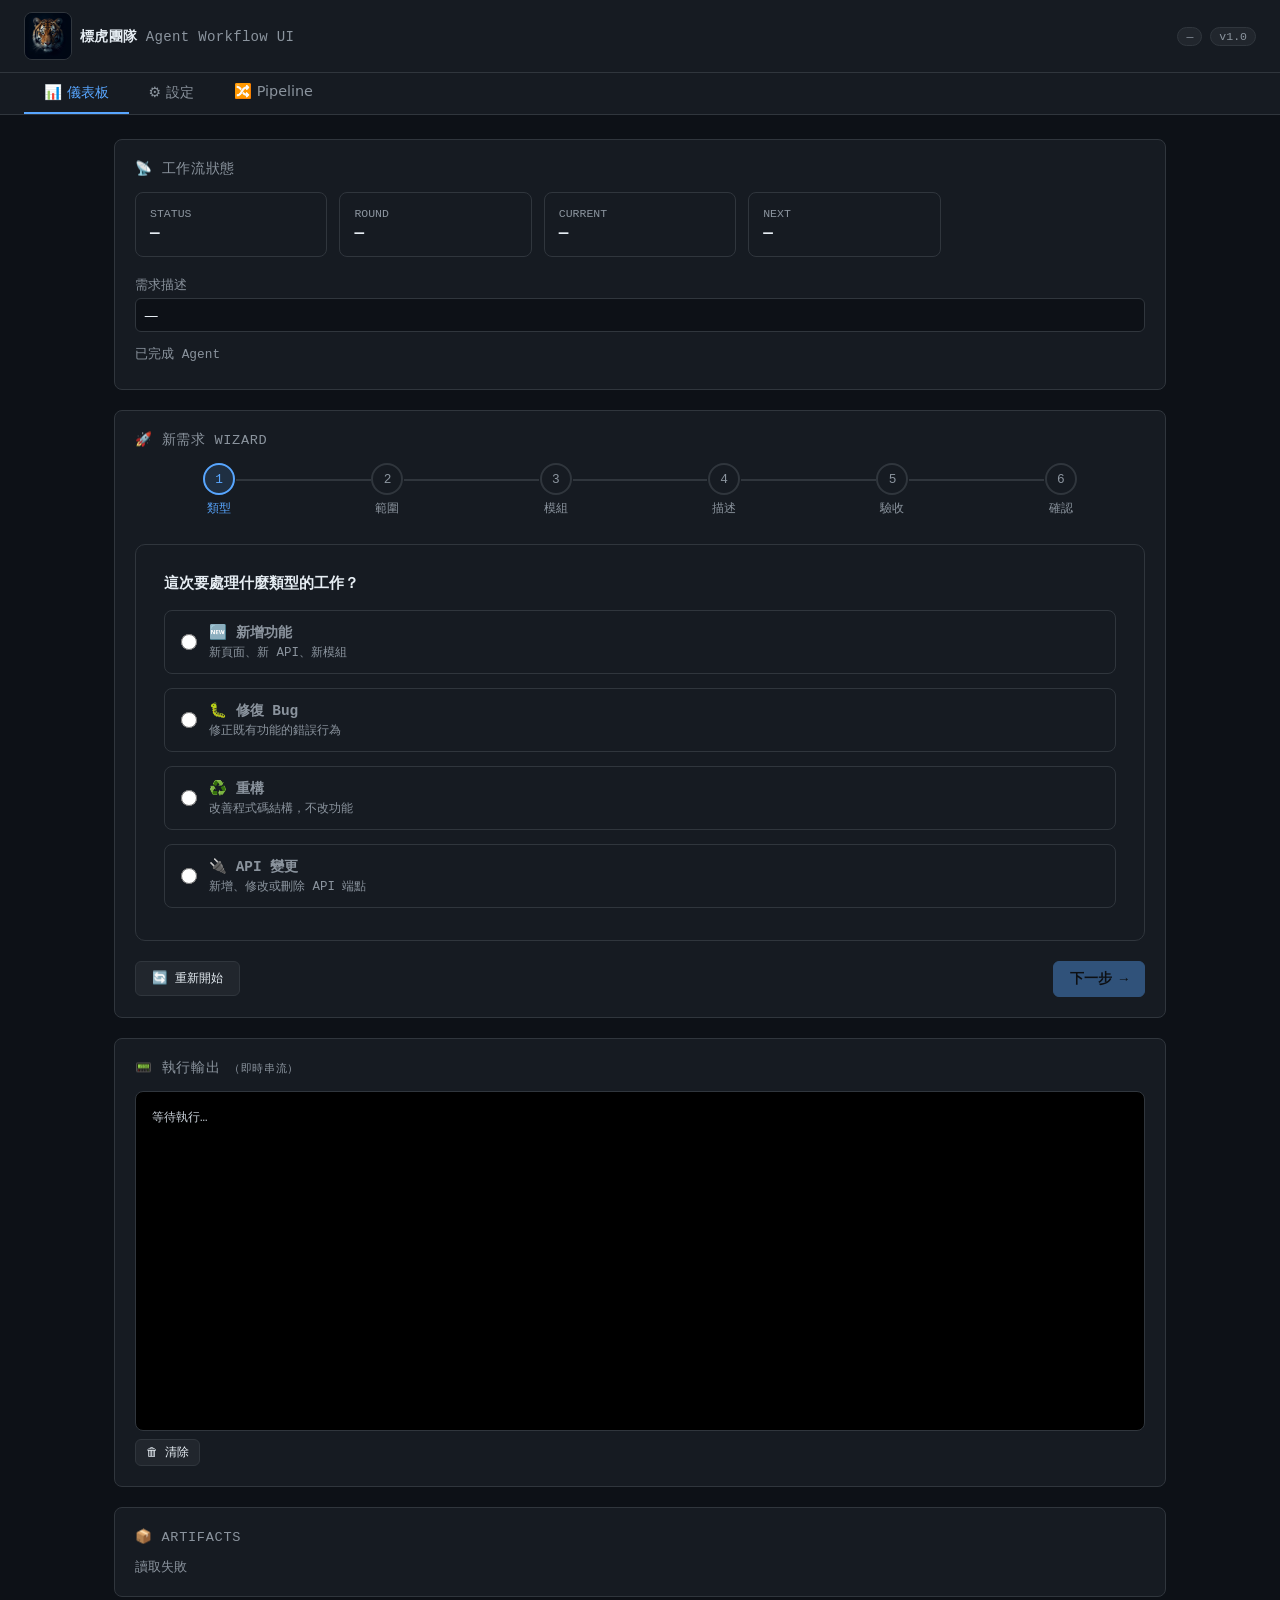
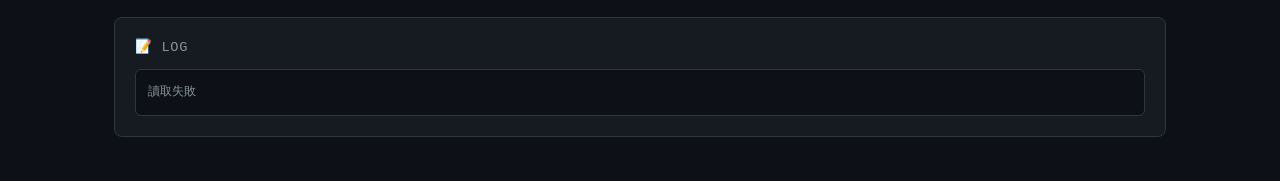
==== templates/workflow_ui.html @ e00508a1 "fix+feat: Bug 7 — resume 從 handoff.json 讀取正確 config；Config Tab 加入使用說明與當前檔案提示 Co-Authored-By: Claude " ====
<!DOCTYPE html>
<html lang="zh-TW">
<head>
<meta charset="UTF-8">
<meta name="viewport" content="width=device-width, initial-scale=1.0">
<title>Agent Workflow UI</title>
<style>
  :root {
    --bg: #0d1117; --surface: #161b22; --surface2: #21262d;
    --border: #30363d; --text: #e6edf3; --text-dim: #8b949e;
    --accent: #58a6ff; --accent2: #3fb950; --warn: #d29922;
    --danger: #f85149; --mono: "Cascadia Code", "Fira Code", monospace;
  }
  * { box-sizing: border-box; margin: 0; padding: 0; }
  body { background: var(--bg); color: var(--text); font-family: system-ui, sans-serif; min-height: 100vh; }

  /* ── Header ── */
  header { background: var(--surface); border-bottom: 1px solid var(--border); padding: 12px 24px; display: flex; align-items: center; justify-content: space-between; flex-shrink: 0; }
  header h1 { font-size: 0.9rem; color: var(--text); font-family: var(--mono); font-weight: 600; }
  .header-badge { font-size: 0.72rem; padding: 2px 8px; border-radius: 12px; background: var(--surface2); color: var(--text-dim); border: 1px solid var(--border); font-family: var(--mono); }

  /* ── Tabs ── */
  .tabs { display: flex; gap: 0; padding: 0 24px; background: var(--surface); border-bottom: 1px solid var(--border); }
  .tab { padding: 10px 20px; cursor: pointer; color: var(--text-dim); border-bottom: 2px solid transparent; font-size: 0.9rem; transition: all .15s; }
  .tab:hover { color: var(--text); }
  .tab.active { color: var(--accent); border-bottom-color: var(--accent); }
  .panel { display: none; padding: 24px; max-width: 1100px; margin: 0 auto; }
  .panel.active { display: block; }

  /* ── Cards ── */
  .card { background: var(--surface); border: 1px solid var(--border); border-radius: 8px; padding: 20px; margin-bottom: 20px; }
  .card-title { font-size: 0.85rem; color: var(--text-dim); text-transform: uppercase; letter-spacing: .05em; margin-bottom: 14px; font-family: var(--mono); }
  .card-title span { color: var(--accent); }

  /* ── Form ── */
  label { display: block; font-size: 0.8rem; color: var(--text-dim); margin-bottom: 4px; font-family: var(--mono); }
  input[type="text"], select, textarea { width: 100%; background: var(--bg); border: 1px solid var(--border); border-radius: 6px; color: var(--text); padding: 8px 12px; font-size: 0.9rem; font-family: inherit; outline: none; transition: border-color .15s; }
  input[type="text"]:focus, select:focus, textarea:focus { border-color: var(--accent); }
  textarea { resize: vertical; font-family: var(--mono); font-size: 0.82rem; line-height: 1.6; }
  .row { display: grid; grid-template-columns: 1fr 1fr; gap: 16px; }
  .row3 { display: grid; grid-template-columns: 2fr 1fr 1fr; gap: 16px; }
  .form-group { margin-bottom: 14px; }

  /* ── Buttons ── */
  .btn { display: inline-flex; align-items: center; gap: 6px; padding: 8px 16px; border-radius: 6px; border: 1px solid var(--border); background: var(--surface2); color: var(--text); font-size: 0.85rem; cursor: pointer; font-family: var(--mono); transition: all .15s; }
  .btn:hover { border-color: var(--accent); color: var(--accent); }
  .btn-primary { background: var(--accent); color: #000; border-color: var(--accent); font-weight: 600; }
  .btn-primary:hover { background: #79c0ff; border-color: #79c0ff; }
  .btn-danger { border-color: var(--danger); color: var(--danger); }
  .btn-danger:hover { background: var(--danger); color: #fff; }
  .btn-sm { padding: 4px 10px; font-size: 0.75rem; }
  .btn:disabled { opacity: 0.4; cursor: not-allowed; }

  /* ── Agent cards ── */
  .agent-card { background: var(--bg); border: 1px solid var(--border); border-radius: 8px; margin-bottom: 12px; overflow: hidden; }
  .agent-header { display: flex; align-items: center; gap: 10px; padding: 12px 16px; cursor: pointer; background: var(--surface2); transition: background .1s; }
  .agent-header:hover { background: #2d333b; }
  .agent-handle { color: var(--text-dim); cursor: grab; font-size: 1.1rem; }
  .agent-name { font-family: var(--mono); font-size: 0.9rem; color: var(--accent); font-weight: 600; flex: 1; }
  .agent-desc { font-size: 0.8rem; color: var(--text-dim); flex: 2; white-space: nowrap; overflow: hidden; text-overflow: ellipsis; }
  .agent-toggle { color: var(--text-dim); font-size: 0.8rem; transition: transform .2s; }
  .agent-toggle.open { transform: rotate(90deg); }
  .agent-body { display: none; padding: 16px; border-top: 1px solid var(--border); }
  .agent-body.open { display: block; }
  .agent-actions { display: flex; gap: 8px; margin-bottom: 12px; }

  /* ── Status cards ── */
  .status-grid { display: grid; grid-template-columns: repeat(auto-fill, minmax(180px, 1fr)); gap: 12px; margin-bottom: 20px; }
  .status-item { background: var(--surface); border: 1px solid var(--border); border-radius: 8px; padding: 14px; }
  .status-label { font-size: 0.72rem; color: var(--text-dim); font-family: var(--mono); text-transform: uppercase; margin-bottom: 4px; }
  .status-value { font-size: 1rem; font-weight: 600; font-family: var(--mono); }
  .status-value.done { color: var(--accent2); }
  .status-value.running { color: var(--warn); }
  .status-value.error { color: var(--danger); }

  /* ── Terminal ── */
  #terminal { background: #000; border: 1px solid var(--border); border-radius: 8px; padding: 16px; font-family: var(--mono); font-size: 0.78rem; line-height: 1.7; color: #c9d1d9; height: 340px; overflow-y: auto; white-space: pre-wrap; word-break: break-all; }
  #terminal .info { color: var(--accent); }
  #terminal .warn { color: var(--warn); }
  #terminal .err { color: var(--danger); }

  /* ── Workflow actions ── */
  .action-row { display: flex; gap: 10px; align-items: flex-end; flex-wrap: wrap; }
  .action-row .form-group { margin-bottom: 0; flex: 1; min-width: 200px; }

  /* ── Tags ── */
  .tag { display: inline-block; padding: 2px 8px; border-radius: 12px; font-size: 0.72rem; font-family: var(--mono); background: var(--surface2); border: 1px solid var(--border); color: var(--text-dim); margin: 2px; }
  .tag.done { background: rgba(63,185,80,.15); border-color: var(--accent2); color: var(--accent2); }

  /* ── Artifact list ── */
  .artifact-list { display: grid; grid-template-columns: repeat(auto-fill, minmax(200px, 1fr)); gap: 10px; margin-top: 12px; }
  .artifact-item { background: var(--bg); border: 1px solid var(--border); border-radius: 6px; padding: 10px 14px; cursor: pointer; transition: all .15s; display: flex; justify-content: space-between; align-items: center; }
  .artifact-item:hover { border-color: var(--accent); }
  .artifact-name { font-family: var(--mono); font-size: 0.82rem; color: var(--text); }
  .artifact-size { font-size: 0.72rem; color: var(--text-dim); }

  /* ── Modal ── */
  #modal-overlay { display: none; position: fixed; inset: 0; background: rgba(0,0,0,.7); z-index: 100; align-items: center; justify-content: center; }
  #modal-overlay.open { display: flex; }
  #modal { background: var(--surface); border: 1px solid var(--border); border-radius: 10px; width: min(900px, 95vw); max-height: 85vh; display: flex; flex-direction: column; }
  #modal-header { padding: 16px 20px; border-bottom: 1px solid var(--border); display: flex; justify-content: space-between; align-items: center; font-family: var(--mono); font-size: 0.9rem; }
  #modal-close { background: none; border: none; color: var(--text-dim); cursor: pointer; font-size: 1.2rem; }
  #modal-body { padding: 20px; overflow-y: auto; flex: 1; }
  #modal-body pre { white-space: pre-wrap; word-break: break-all; font-size: 0.82rem; line-height: 1.7; font-family: var(--mono); color: var(--text); }

  /* ── Toast ── */
  #toast { position: fixed; bottom: 24px; right: 24px; background: var(--surface); border: 1px solid var(--border); border-radius: 8px; padding: 10px 18px; font-size: 0.85rem; font-family: var(--mono); z-index: 200; display: none; transition: opacity .3s; }
  #toast.show { display: block; }
  #toast.ok { border-color: var(--accent2); color: var(--accent2); }
  #toast.err { border-color: var(--danger); color: var(--danger); }

  /* ── Save bar ── */
  .save-bar { position: sticky; bottom: 0; background: var(--surface); border-top: 1px solid var(--border); padding: 12px 24px; display: flex; gap: 12px; align-items: center; margin-top: 20px; border-radius: 8px; }

  /* ── Misc ── */
  hr { border: none; border-top: 1px solid var(--border); margin: 20px 0; }
  .flex { display: flex; gap: 10px; align-items: center; }
  .mt8 { margin-top: 8px; }
  .mt16 { margin-top: 16px; }
  .mb8 { margin-bottom: 8px; }
  .text-dim { color: var(--text-dim); font-size: 0.8rem; }

  /* ── Wizard ── */
  #wizard-steps { display: flex; align-items: center; gap: 0; margin-bottom: 28px; }
  .wiz-step { display: flex; flex-direction: column; align-items: center; gap: 6px; flex: 1; position: relative; }
  .wiz-step:not(:last-child)::after { content: ""; position: absolute; top: 16px; left: 60%; width: 80%; height: 2px; background: var(--border); }
  .wiz-step.done:not(:last-child)::after { background: var(--accent2); }
  .wiz-num { width: 32px; height: 32px; border-radius: 50%; border: 2px solid var(--border); display: flex; align-items: center; justify-content: center; font-size: 0.8rem; font-family: var(--mono); color: var(--text-dim); background: var(--surface); transition: all .2s; }
  .wiz-step.active .wiz-num { border-color: var(--accent); color: var(--accent); background: rgba(88,166,255,.15); }
  .wiz-step.done .wiz-num { border-color: var(--accent2); background: rgba(63,185,80,.2); color: var(--accent2); }
  .wiz-label { font-size: 0.72rem; color: var(--text-dim); font-family: var(--mono); white-space: nowrap; }
  .wiz-step.active .wiz-label { color: var(--accent); }
  .wiz-step.done .wiz-label { color: var(--accent2); }
  #wizard-body { background: var(--surface); border: 1px solid var(--border); border-radius: 10px; padding: 28px; margin-bottom: 20px; min-height: 200px; }
  #wizard-body h3 { font-size: 1.1rem; margin-bottom: 6px; color: var(--text); }
  #wizard-body p { font-size: 0.85rem; color: var(--text-dim); margin-bottom: 20px; }
  .wiz-question { font-size: 0.95rem; font-weight: 600; margin-bottom: 16px; color: var(--text); }
  .wiz-radio-group { display: flex; flex-direction: column; gap: 10px; }
  .wiz-radio { display: flex; align-items: center; gap: 12px; padding: 12px 16px; border: 1px solid var(--border); border-radius: 8px; cursor: pointer; transition: all .15s; font-size: 0.9rem; }
  .wiz-radio:hover { border-color: var(--accent); background: rgba(88,166,255,.08); }
  .wiz-radio input[type="radio"] { accent-color: var(--accent); width: 16px; height: 16px; flex-shrink: 0; }
  .wiz-radio.selected { border-color: var(--accent); background: rgba(88,166,255,.15); color: var(--accent); }
  #wizard-nav { display: flex; justify-content: space-between; margin-top: 20px; }
  #wizard-summary { background: var(--bg); border: 1px solid var(--border); border-radius: 8px; padding: 16px; font-size: 0.85rem; font-family: var(--mono); line-height: 1.8; }
  #wizard-summary .sum-row { display: flex; gap: 8px; }
  #wizard-summary .sum-key { color: var(--text-dim); min-width: 90px; }
  #wizard-summary .sum-val { color: var(--text); }

  /* ── Pipeline Tab ── */
  #panel-pipeline .pipe-track {
    display: flex;
    align-items: center;
    gap: 0;
    overflow-x: auto;
    padding: 8px 4px;
  }

  .pipe-node-wrap { display: flex; flex-direction: column; align-items: center; gap: 6px; flex-shrink: 0; }
  .pipe-node {
    width: 80px; height: 80px;
    border-radius: 50%;
    border: 2px solid var(--border);
    background: var(--bg);
    display: flex; align-items: center; justify-content: center;
    font-family: var(--mono); font-size: .7rem;
    color: var(--text-dim); cursor: pointer;
    transition: all .25s;
    text-align: center; line-height: 1.3;
  }
  .pipe-node:hover { border-color: var(--accent); color: var(--accent); }
  .pipe-node.done { border-color: var(--accent2); background: rgba(63,185,80,.12); color: var(--accent2); opacity: 1; }
  .pipe-node.running { border-color: var(--warn); background: rgba(210,153,34,.12); color: var(--warn); animation: pipe-pulse 1.6s ease-in-out infinite; opacity: 1; }
  .pipe-node.pending { opacity: .4; }
  .pipe-node.selected { box-shadow: 0 0 0 3px var(--accent); }
  .pipe-node-label { font-family: var(--mono); font-size: .7rem; color: var(--text-dim); text-align: center; max-width: 90px; overflow: hidden; text-overflow: ellipsis; white-space: nowrap; }
  .pipe-node-label.done { color: var(--accent2); }
  .pipe-node-label.running { color: var(--warn); }
  .pipe-connector { flex: 0 0 32px; height: 2px; background: var(--border); align-self: flex-start; margin-top: 38px; }
  .pipe-connector.done { background: var(--accent2); }

  @keyframes pipe-pulse {
    0%,100% { box-shadow: 0 0 6px rgba(210,153,34,.3); }
    50%      { box-shadow: 0 0 16px rgba(210,153,34,.65); }
  }

  /* 詳情面板 */
  .pipe-detail-row { display: flex; gap: 12px; padding: 8px 0; border-bottom: 1px solid var(--border); font-size: .82rem; }
  .pipe-detail-row:last-child { border-bottom: none; }
  .pipe-detail-label { font-family: var(--mono); color: var(--text-dim); min-width: 70px; flex-shrink: 0; }
  .pipe-detail-value { font-family: var(--mono); color: var(--text); }

  /* Commit 列表 */
  .pipe-commit { display: flex; gap: 10px; padding: 8px 0; border-bottom: 1px solid var(--border); font-size: .8rem; }
  .pipe-commit:last-child { border-bottom: none; }
  .pipe-commit-hash { font-family: var(--mono); color: var(--accent); min-width: 60px; flex-shrink: 0; }
  .pipe-commit-msg { font-family: var(--mono); color: var(--text-dim); overflow: hidden; text-overflow: ellipsis; white-space: nowrap; }
</style>
</head>
<body>

<header>
  <div style="display:flex;align-items:center;gap:8px;">
    <img src="/static/tiger-logo_002.jpg?2" width="48" height="48" alt="tiger" style="border-radius:8px;object-fit:cover;border:1px solid #30363d;flex-shrink:0;">
    <h1 style="font-size:0.88rem;letter-spacing:.02em;">標虎團隊 <span style="color:#8b949e;font-weight:400;">Agent Workflow UI</span></h1>
  </div>
  <div style="display:flex;align-items:center;gap:8px;">
    <span class="header-badge" id="project-badge">—</span>
    <span class="header-badge" id="version-badge">v1.0</span>
  </div>
</header>

<div class="tabs">
  <div class="tab active" data-tab="dashboard">📊 儀表板</div>
  <div class="tab" data-tab="config">⚙️ 設定</div>
  <div class="tab" data-tab="pipeline">🔀 Pipeline</div>
</div>

<!-- ═══════════════════════════════════════════ -->
<!-- PANEL 1: Dashboard -->
<!-- ═══════════════════════════════════════════ -->
<div class="panel active" id="panel-dashboard">

  <!-- Status -->
  <div class="card">
    <div class="card-title">📡 工作流狀態 <span id="status-agent"></span></div>
    <div class="status-grid" id="status-grid">
      <div class="status-item"><div class="status-label">Status</div><div class="status-value" id="s-status">—</div></div>
      <div class="status-item"><div class="status-label">Round</div><div class="status-value" id="s-round">—</div></div>
      <div class="status-item"><div class="status-label">Current</div><div class="status-value" id="s-current">—</div></div>
      <div class="status-item"><div class="status-label">Next</div><div class="status-value" id="s-next">—</div></div>
    </div>
    <div class="form-group">
      <label>需求描述</label>
      <div id="s-demand" style="font-size:0.9rem;padding:8px;background:var(--bg);border:1px solid var(--border);border-radius:6px;">—</div>
    </div>
    <div>
      <label>已完成 Agent</label>
      <div id="s-completed" style="margin-top:6px;"></div>
    </div>
  </div>

  <!-- Wizard -->
  <div class="card" id="wizard-card">
    <div class="card-title">🚀 新需求 Wizard</div>

    <!-- Step indicators -->
    <div id="wizard-steps"></div>

    <!-- Step body -->
    <div id="wizard-body"></div>

    <!-- Navigation -->
    <div id="wizard-nav"></div>
  </div>

  <!-- Legacy manual input (hidden when wizard active) -->
  <div class="card" id="manual-card" style="display:none;">
    <div class="card-title">📝 手動輸入</div>
    <div class="action-row">
      <div class="form-group">
        <label>Config 檔</label>
        <select id="cfg-select"><option>載入中…</option></select>
      </div>
      <div class="form-group" style="flex:2;">
        <label>需求描述</label>
        <input type="text" id="demand-input" placeholder="例如：新增會員點數功能">
      </div>
    </div>
    <div class="action-row mt16">
      <button class="btn btn-primary" id="btn-start" onclick="startWorkflow()">▶ 啟動工作流</button>
      <button class="btn" id="btn-resume" onclick="resumeWorkflow()">⏸ 繼續（resume）</button>
      <button class="btn" id="btn-stop" onclick="stopWorkflow()" disabled style="color:var(--danger);border-color:var(--danger);">■ 停止</button>
    </div>

    <hr>

    <div class="action-row">
      <div class="form-group">
        <label>單一 Agent</label>
        <select id="agent-select"><option value="">— 選擇 Agent —</option></select>
      </div>
      <div class="form-group" style="flex:2;">
        <label>自訂任務（可留空）</label>
        <input type="text" id="single-task" placeholder="指定任務或留空用預設 prompt">
      </div>
      <div style="padding-top:22px;">
        <button class="btn" id="btn-run" onclick="runSingle()">🔄 執行</button>
      </div>
    </div>
  </div>

  <!-- Terminal -->
  <div class="card">
    <div class="card-title">📟 執行輸出 <span style="font-size:0.7rem;color:var(--text-dim);font-weight:normal;">（即時串流）</span></div>
    <div id="terminal">等待執行…</div>
    <div class="mt8 flex">
      <button class="btn btn-sm" onclick="clearTerminal()">🗑 清除</button>
      <span class="text-dim" id="proc-status"></span>
    </div>
  </div>

  <!-- Artifacts -->
  <div class="card">
    <div class="card-title">📦 Artifacts</div>
    <div class="artifact-list" id="artifact-list"><span class="text-dim">載入中…</span></div>
  </div>

  <!-- Log -->
  <div class="card">
    <div class="card-title">📝 Log</div>
    <pre id="log-content" style="font-size:0.78rem;font-family:var(--mono);line-height:1.7;max-height:300px;overflow-y:auto;background:var(--bg);border:1px solid var(--border);border-radius:6px;padding:12px;color:var(--text-dim);">載入中…</pre>
  </div>
</div>

<!-- ═══════════════════════════════════════════ -->
<!-- PANEL 3: Pipeline -->
<!-- ═══════════════════════════════════════════ -->
<div class="panel" id="panel-pipeline">

  <!-- 節點圖 -->
  <div class="card">
    <div class="card-title">🔀 Agent Pipeline <span id="pipe-status" style="font-size:.75rem;color:var(--warn);font-weight:normal;"></span></div>
    <div class="pipe-track" id="pipe-track">
      <div style="color:var(--text-dim);font-size:.85rem;padding:16px;">載入中…</div>
    </div>
  </div>

  <!-- 詳情 + Commit 歷史 -->
  <div style="display:grid;grid-template-columns:1fr 1fr;gap:16px;">

    <!-- 左：詳情面板 -->
    <div class="card">
      <div class="card-title">📌 Agent 詳情 <span id="pipe-selected-name" style="color:var(--accent);"></span></div>
      <div id="pipe-detail-empty" style="color:var(--text-dim);font-size:.85rem;padding:12px;">點選上方節點查看詳情</div>
      <div id="pipe-detail" style="display:none;">
        <div class="pipe-detail-row">
          <span class="pipe-detail-label">狀態</span>
          <span class="pipe-detail-value" id="pd-status">—</span>
        </div>
        <div class="pipe-detail-row">
          <span class="pipe-detail-label">Round</span>
          <span class="pipe-detail-value" id="pd-round">—</span>
        </div>
        <div class="pipe-detail-row">
          <span class="pipe-detail-label">Focus</span>
          <span class="pipe-detail-value" id="pd-focus">—</span>
        </div>
        <div class="pipe-detail-row">
          <span class="pipe-detail-label">Artifacts</span>
          <div id="pd-artifacts" style="display:flex;flex-wrap:wrap;gap:6px;margin-top:4px;"></div>
        </div>
      </div>
    </div>

    <!-- 右：Commit 歷史 -->
    <div class="card">
      <div class="card-title">📋 Commit 歷史</div>
      <div id="pipe-commits">
        <div style="color:var(--text-dim);font-size:.85rem;padding:12px;">無記錄</div>
      </div>
    </div>

  </div>
</div>

<!-- ═══════════════════════════════════════════ -->
<!-- PANEL 2: Config Editor -->
<!-- ═══════════════════════════════════════════ -->
<div class="panel" id="panel-config">

  <!-- 使用說明 -->
  <div class="card" style="border-left:3px solid var(--accent);">
    <div class="card-title">💡 使用方式</div>
    <div style="font-size:.82rem;line-height:1.7;color:var(--text-dim);font-family:var(--mono);">
      <p>1. <strong style="color:var(--text);">選擇 Config</strong> — 上方「Config 檔」下拉選單，切换不同工作流設定</p>
      <p>2. <strong style="color:var(--text);">修改設定</strong> — 修改基本資料（名稱、路徑、Git）或 Agent 流程</p>
      <p>3. <strong style="color:var(--text);">新增 Agent</strong> — 點「＋ 新增 Agent」，編輯 prompt 模板</p>
      <p>4. <strong style="color:var(--text);">另存新檔</strong> — 輸入檔名（如 <code>config.myproject.yaml</code>）再點「💾 儲存」</p>
      <p>5. <strong style="color:var(--text);">啟動工作流</strong> — 切換到「📊 儀表板」，輸入需求描述，點「▶ 啟動工作流」</p>
    </div>
  </div>

  <div class="card">
    <div class="card-title">基本設定</div>
    <div style="margin-bottom:12px;padding:8px 12px;background:var(--bg);border:1px solid var(--border);border-radius:6px;font-size:.78rem;font-family:var(--mono);color:var(--text-dim);">
      編集中：<span id="cfg-current-file" style="color:var(--accent);">—</span>
      &nbsp;|&nbsp; project_root：<span id="cfg-display-root" style="color:var(--warn);">—</span>
    </div>
    <div class="row3">
      <div class="form-group"><label>Workflow 名稱</label><input type="text" id="cfg-name"></div>
      <div class="form-group"><label>版本</label><input type="text" id="cfg-version"></div>
      <div class="form-group"><label>分支</label><input type="text" id="cfg-branch"></div>
    </div>
    <div class="row">
      <div class="form-group"><label>project_root</label><input type="text" id="cfg-project-root"></div>
      <div class="form-group"><label>git_remote</label><input type="text" id="cfg-git-remote"></div>
    </div>
  </div>

  <div class="card">
    <div class="card-title">🤖 Agents <span id="agent-count" style="font-size:0.75rem;font-weight:normal;"></span></div>
    <div id="agent-list"></div>
    <button class="btn mt8" onclick="addAgent()">＋ 新增 Agent</button>
  </div>

  <div class="card">
    <div class="card-title">交接提示（handoff_footer）</div>
    <textarea id="cfg-footer" rows="5" placeholder="每輪自動附加到 Agent prompt 的提示文字…"></textarea>
  </div>

  <div class="save-bar">
    <div class="form-group" style="margin:0;flex:1;">
      <input type="text" id="save-as" placeholder="另存為新檔（如 config.myproject.yaml），留空則覆寫當前">
    </div>
    <button class="btn btn-primary" onclick="saveConfig()">💾 儲存</button>
    <button class="btn" onclick="reloadConfig()">↺ 重新載入</button>
  </div>
</div>

<!-- ═══════════════════════════════════════════ -->
<!-- Modal -->
<!-- ═══════════════════════════════════════════ -->
<div id="modal-overlay" onclick="if(event.target===this)closeModal()">
  <div id="modal">
    <div id="modal-header">
      <span id="modal-title">Artifact</span>
      <button id="modal-close" onclick="closeModal()">✕</button>
    </div>
    <div id="modal-body"><pre></pre></div>
  </div>
</div>

<!-- Toast -->
<div id="toast"></div>

<script>
// ──────────────────────────────────────────────
// State
// ──────────────────────────────────────────────
let currentConfig = "config.yaml";
let agents = [];
let es = null;  // EventSource for SSE

function switchTab(name) {
  document.querySelectorAll(".tab").forEach(t => t.classList.toggle("active", t.dataset.tab === name));
  document.querySelectorAll(".panel").forEach(p => p.classList.toggle("active", p.id === `panel-${name}`));
  if (name === "config") reloadConfig();
  if (name === "pipeline") { startPipeRefresh(); loadPipeline(); }
  else { stopPipeRefresh(); }
}

// ──────────────────────────────────────────────
// Toast
// ──────────────────────────────────────────────
let toastTimer;
function toast(msg, type="ok") {
  const t = document.getElementById("toast");
  t.textContent = msg;
  t.className = `show ${type}`;
  clearTimeout(toastTimer);
  toastTimer = setTimeout(() => t.className = "", 3000);
}

// ──────────────────────────────────────────────
// Dashboard: Configs
// ──────────────────────────────────────────────
async function loadConfigs() {
  const r = await fetch("/api/configs");
  const list = await r.json();
  const sel = document.getElementById("cfg-select");
  const opt0 = sel.options[0];
  sel.innerHTML = "";
  list.forEach(c => {
    const o = document.createElement("option");
    o.value = c.name;
    o.textContent = `${c.name} — ${c.label} (${c.project_root})`;
    sel.appendChild(o);
  });
  if (list.find(c => c.name === currentConfig)) sel.value = currentConfig;
  sel.addEventListener("change", () => { currentConfig = sel.value; reloadConfig(); });
}

// ──────────────────────────────────────────────
// Dashboard: Status
// ──────────────────────────────────────────────
async function refreshStatus() {
  try {
    const r = await fetch("/api/status");
    const h = await r.json();
    const statusEl = document.getElementById("s-status");
    statusEl.textContent = h.status || "—";
    statusEl.className = "status-value " + (h.status === "completed" ? "done" : h.status === "in_progress" ? "running" : "");
    document.getElementById("s-round").textContent = h.round || "—";
    document.getElementById("s-current").textContent = h.current_agent || "—";
    document.getElementById("s-next").textContent = h.next_agent || "—";
    document.getElementById("s-demand").textContent = h.user_demand || "—";
    document.getElementById("status-agent").textContent = h.current_agent ? `→ ${h.current_agent}` : "";

    const completed = h.completed_agent || [];
    document.getElementById("s-completed").innerHTML = completed.length
      ? completed.map(a => `<span class="tag done">✓ ${a}</span>`).join("")
      : "<span class='text-dim'>尚無</span>";

    // Update badge
    const cfgSel = document.getElementById("cfg-select");
    const cfgName = cfgSel.value || currentConfig;
    document.getElementById("project-badge").textContent = cfgName;

    // Populate agent-select
    await loadAgentsForSelect();
  } catch(e) { console.error(e); }
}

async function loadAgentsForSelect() {
  try {
    const r = await fetch(`/api/config/${currentConfig}`);
    if (!r.ok) return;
    const cfg = await r.json();
    const sel = document.getElementById("agent-select");
    sel.innerHTML = "<option value=''>— 選擇 Agent —</option>";
    (cfg.agents || []).forEach(a => {
      const o = document.createElement("option");
      o.value = a.name;
      o.textContent = `${a.name} — ${a.description || ""}`;
      sel.appendChild(o);
    });
  } catch(e) {}
}

// ──────────────────────────────────────────────
// Dashboard: Artifacts
// ──────────────────────────────────────────────
async function loadArtifacts() {
  try {
    const r = await fetch("/api/artifacts");
    const list = await r.json();
    const el = document.getElementById("artifact-list");
    if (!list.length) { el.innerHTML = "<span class='text-dim'>無 artifacts</span>"; return; }
    el.innerHTML = list.map(a => `
      <div class="artifact-item" onclick="viewArtifact('${a.name}')">
        <span class="artifact-name">${a.name}</span>
        <span class="artifact-size">${fmtSize(a.size)}</span>
      </div>`).join("");
  } catch(e) { document.getElementById("artifact-list").innerHTML = "<span class='text-dim'>讀取失敗</span>"; }
}

async function viewArtifact(name) {
  const r = await fetch(`/api/artifacts/${encodeURIComponent(name)}`);
  const d = await r.json();
  openModal(name, d.content || d.error);
}

function fmtSize(n) {
  if (n < 1024) return n + "B";
  if (n < 1024*1024) return (n/1024).toFixed(1) + "KB";
  return (n/1024/1024).toFixed(1) + "MB";
}

// ──────────────────────────────────────────────
// Dashboard: Log
// ──────────────────────────────────────────────
async function loadLog() {
  try {
    const r = await fetch("/api/log");
    const d = await r.json();
    document.getElementById("log-content").textContent = d.content || "(無 log)";
  } catch(e) { document.getElementById("log-content").textContent = "讀取失敗"; }
}

// ──────────────────────────────────────────────
// Dashboard: Workflow actions
// ──────────────────────────────────────────────
async function startWorkflow() {
  const demand = document.getElementById("demand-input").value.trim();
  if (!demand) { toast("請輸入需求描述", "err"); return; }
  const config = document.getElementById("cfg-select").value;
  document.getElementById("btn-start").disabled = true;
  document.getElementById("btn-resume").disabled = true;
  clearTerminal();
  appendTerm("info", `▶ 啟動工作流：${demand}\n`);
  appendTerm("", "─".repeat(50) + "\n");
  const r = await fetch("/api/workflow/start", {
    method: "POST",
    headers: {"Content-Type": "application/json"},
    body: JSON.stringify({ demand, config })
  });
  const d = await r.json();
  if (d.error) { toast(d.error, "err"); } else { connectStream(); }
}

async function resumeWorkflow() {
  const config = document.getElementById("cfg-select").value;
  document.getElementById("btn-start").disabled = true;
  document.getElementById("btn-resume").disabled = true;
  clearTerminal();
  appendTerm("info", "⏸ 從中斷點繼續…\n");
  appendTerm("", "─".repeat(50) + "\n");
  await fetch("/api/workflow/resume", {
    method: "POST",
    headers: {"Content-Type": "application/json"},
    body: JSON.stringify({ config })
  });
  connectStream();
}

async function runSingle() {
  const agent = document.getElementById("agent-select").value;
  const task = document.getElementById("single-task").value.trim();
  const config = document.getElementById("cfg-select").value;
  if (!agent) { toast("請選擇 Agent", "err"); return; }
  document.getElementById("btn-start").disabled = true;
  document.getElementById("btn-resume").disabled = true;
  clearTerminal();
  appendTerm("info", `🔄 執行：${agent}\n`);
  appendTerm("", "─".repeat(50) + "\n");
  await fetch("/api/workflow/run", {
    method: "POST",
    headers: {"Content-Type": "application/json"},
    body: JSON.stringify({ agent, task, config })
  });
  connectStream();
}

async function stopWorkflow() {
  // Runner.sh 不支援直接 kill，這裡只停 SSE
  disconnectStream();
  document.getElementById("btn-start").disabled = false;
  document.getElementById("btn-resume").disabled = false;
  appendTerm("warn", "\n⚠ 停止監聽（process 可能仍在執行）\n");
}

function connectStream() {
  disconnectStream();
  es = new EventSource("/api/workflow/stream");
  let reconnectAttempts = 0;
  document.getElementById("proc-status").textContent = "● 執行中…";
  es.onmessage = e => {
    const line = e.data;
    // 跳過連線中提示
    if (line === "data: [connecting]") return;
    if (line === "data: [done]") {
      document.getElementById("proc-status").textContent = "○ 已結束";
      document.getElementById("btn-start").disabled = false;
      document.getElementById("btn-resume").disabled = false;
      refreshStatus();
      loadArtifacts();
      loadLog();
      es.close();
      es = null;
      return;
    }
    reconnectAttempts = 0;
    if (line.startsWith("[ERROR]")) { appendTerm("err", line); }
    else if (line.startsWith("[INFO]")) { appendTerm("info", line + "\n"); }
    else if (line.startsWith("[WARN]")) { appendTerm("warn", line + "\n"); }
    else { appendTerm("", line); }
  };
  es.onerror = () => {
    reconnectAttempts++;
    if (reconnectAttempts >= 3) {
      appendTerm("warn", "\n⚠ SSE 連線中斷，已嘗試重連\n");
      document.getElementById("proc-status").textContent = "○ 已結束";
      document.getElementById("btn-start").disabled = false;
      document.getElementById("btn-resume").disabled = false;
      es.close();
      es = null;
      refreshStatus();
    } else {
      appendTerm("warn", `\n⚠ 連線中斷，嘗試重連 (${reconnectAttempts}/3)…\n`);
      setTimeout(connectStream, 1000);
    }
  };
}

function disconnectStream() {
  if (es) { es.close(); es = null; }
  document.getElementById("proc-status").textContent = "";
}

function appendTerm(cls, text) {
  const t = document.getElementById("terminal");
  if (cls) { const s = document.createElement("span"); s.className = cls; s.textContent = text; t.appendChild(s); }
  else { t.appendChild(document.createTextNode(text)); }
  t.scrollTop = t.scrollHeight;
}

function clearTerminal() {
  document.getElementById("terminal").innerHTML = "";
}

// ──────────────────────────────────────────────
// Modal
// ──────────────────────────────────────────────
function openModal(title, content) {
  document.getElementById("modal-title").textContent = title;
  document.getElementById("modal-body").innerHTML = `<pre>${escHtml(content)}</pre>`;
  document.getElementById("modal-overlay").classList.add("open");
}
function closeModal() { document.getElementById("modal-overlay").classList.remove("open"); }
function escHtml(s) { return s.replace(/&/g,"&amp;").replace(/</g,"&lt;").replace(/>/g,"&gt;"); }

// ──────────────────────────────────────────────
// Config Editor
// ──────────────────────────────────────────────
async function reloadConfig() {
  const sel = document.getElementById("cfg-select");
  const name = sel ? sel.value : currentConfig;
  try {
    const r = await fetch(`/api/config/${name}`);
    if (!r.ok) return;
    const cfg = await r.json();
    currentConfig = name;
    document.getElementById("cfg-name").value = cfg.name || "";
    document.getElementById("cfg-version").value = cfg.version || "";
    document.getElementById("cfg-project-root").value = cfg.project_root || "";
    document.getElementById("cfg-git-remote").value = cfg.git_remote || "";
    document.getElementById("cfg-branch").value = cfg.git_branch || "";
    document.getElementById("cfg-footer").value = cfg.handoff_footer || "";
    document.getElementById("version-badge").textContent = `v${cfg.version || "?"}`;
    // 顯示當前 config 檔和專案路徑
    document.getElementById("cfg-current-file").textContent = name;
    document.getElementById("cfg-display-root").textContent = cfg.project_root || "未設定";
    agents = cfg.agents || [];
    renderAgents();
  } catch(e) { toast("載入失敗", "err"); }
}

function renderAgents() {
  document.getElementById("agent-count").textContent = `（${agents.length} 個）`;
  const el = document.getElementById("agent-list");
  if (!agents.length) { el.innerHTML = "<div class='text-dim'>尚無 Agent，點「＋ 新增」</div>"; return; }
  el.innerHTML = agents.map((a, i) => `
    <div class="agent-card" id="ac-${i}">
      <div class="agent-header" onclick="toggleAgent(${i})">
        <span class="agent-handle">☰</span>
        <span class="agent-name">${escHtml(a.name || "")}</span>
        <span class="agent-desc">${escHtml(a.description || "")}</span>
        <span class="agent-toggle" id="at-${i}">▶</span>
      </div>
      <div class="agent-body" id="ab-${i}">
        <div class="agent-actions">
          <button class="btn btn-sm" onclick="moveAgent(${i}, -1)">↑ 上移</button>
          <button class="btn btn-sm" onclick="moveAgent(${i}, 1)">↓ 下移</button>
          <button class="btn btn-sm btn-danger" onclick="deleteAgent(${i})">✕ 刪除</button>
        </div>
        <div class="row">
          <div class="form-group"><label>name</label><input type="text" value="${escHtml(a.name||"")}" onchange="agents[${i}].name=this.value;renderAgents()"></div>
          <div class="form-group"><label>description</label><input type="text" value="${escHtml(a.description||"")}" onchange="agents[${i}].description=this.value;renderAgents()"></div>
        </div>
        <div class="form-group"><label>prompt_template</label><textarea rows="6" onchange="agents[${i}].prompt_template=this.value">${escHtml(a.prompt_template||"")}</textarea></div>
        <div class="row">
          <div class="form-group"><label>artifacts（JSON 陣列 or 逗點分隔）</label><input type="text" value="${escHtml((a.artifacts||[]).join(", "))}" onchange="agents[${i}].artifacts=this.value.split(',').map(s=>s.trim()).filter(Boolean)"></div>
          <div class="form-group"><label>commit_message</label><input type="text" value="${escHtml(a.commit_message||"")}" onchange="agents[${i}].commit_message=this.value"></div>
        </div>
      </div>
    </div>`).join("");
}

function toggleAgent(i) {
  const body = document.getElementById(`ab-${i}`);
  const toggle = document.getElementById(`at-${i}`);
  const open = body.classList.toggle("open");
  toggle.classList.toggle("open", open);
  toggle.textContent = open ? "▼" : "▶";
}

function addAgent() {
  agents.push({ name: "new-agent", description: "描述", prompt_template: "任務：\n", artifacts: [], commit_message: "chore: new-agent" });
  renderAgents();
  toggleAgent(agents.length - 1);
}

function deleteAgent(i) {
  agents.splice(i, 1);
  renderAgents();
}

function moveAgent(i, dir) {
  const j = i + dir;
  if (j < 0 || j >= agents.length) return;
  [agents[i], agents[j]] = [agents[j], agents[i]];
  renderAgents();
}

// ──────────────────────────────────────────────
// Wizard
// ──────────────────────────────────────────────
const WIZ_STEPS = [
  { id: "type",     label: "類型",     question: "這次要處理什麼類型的工作？" },
  { id: "scope",    label: "範圍",     question: "影響的範圍是什麼？" },
  { id: "module",   label: "模組",     question: "目標模組是哪一個？" },
  { id: "detail",   label: "描述",     question: "詳細描述這個需求" },
  { id: "verify",   label: "驗收",     question: "如何驗證這個功能成功？（可略過）" },
  { id: "confirm",  label: "確認",     question: "確認後啟動 Analyzer" },
];

const WIZ_OPTIONS = {
  type: [
    { value: "new-feature",    label: "🆕 新增功能",     desc: "新頁面、新 API、新模組" },
    { value: "fix-bug",         label: "🐛 修復 Bug",    desc: "修正既有功能的錯誤行為" },
    { value: "refactor",         label: "♻️ 重構",         desc: "改善程式碼結構，不改功能" },
    { value: "api-change",      label: "🔌 API 變更",     desc: "新增、修改或刪除 API 端點" },
  ],
  scope: [
    { value: "frontend",  label: "🖥️ 前端",    desc: "HTML / CSS / JS / UI 元件" },
    { value: "backend",   label: "⚙️ 後端",     desc: "API / 資料庫 / 商業邏輯" },
    { value: "fullstack", label: "🌐 全端",     desc: "前後端都需要變更" },
    { value: "infra",     label: "🏗️ 基礎架構",  desc: "部署、CI/CD、設定檔" },
  ],
};

const wizard = {
  current: 0,
  answers: { type: "", scope: "", module: "", detail: "", verify: "" },
};

function initWizard() {
  renderWizardSteps();
  renderWizardStep();
}

function renderWizardSteps() {
  const el = document.getElementById("wizard-steps");
  el.innerHTML = WIZ_STEPS.map((s, i) => `
    <div class="wiz-step${i < wizard.current ? " done" : i === wizard.current ? " active" : ""}" id="ws-${i}">
      <div class="wiz-num">${i < wizard.current ? "✓" : i + 1}</div>
      <div class="wiz-label">${s.label}</div>
    </div>`).join("");
}

function renderWizardStep() {
  const step = WIZ_STEPS[wizard.current];
  const body = document.getElementById("wizard-body");
  const nav = document.getElementById("wizard-nav");

  renderWizardSteps();

  let content = "";

  if (step.id === "type") {
    content = `<div class="wiz-question">${step.question}</div>
    <div class="wiz-radio-group">
      ${WIZ_OPTIONS.type.map(o => `
        <label class="wiz-radio${wizard.answers.type === o.value ? " selected" : ""}" onclick="selectRadio(this,'type','${o.value}')">
          <input type="radio" name="wiz-type" value="${o.value}" ${wizard.answers.type === o.value ? "checked" : ""}>
          <div><strong>${o.label}</strong><div style="font-size:0.78rem;color:var(--text-dim);margin-top:2px;">${o.desc}</div></div>
        </label>`).join("")}
    </div>`;
  } else if (step.id === "scope") {
    content = `<div class="wiz-question">${step.question}</div>
    <div class="wiz-radio-group">
      ${WIZ_OPTIONS.scope.map(o => `
        <label class="wiz-radio${wizard.answers.scope === o.value ? " selected" : ""}" onclick="selectRadio(this,'scope','${o.value}')">
          <input type="radio" name="wiz-scope" value="${o.value}" ${wizard.answers.scope === o.value ? "checked" : ""}>
          <div><strong>${o.label}</strong><div style="font-size:0.78rem;color:var(--text-dim);margin-top:2px;">${o.desc}</div></div>
        </label>`).join("")}
    </div>`;
  } else if (step.id === "module") {
    content = `<div class="wiz-question">${step.question}</div>
    <input type="text" id="wiz-module-input" placeholder="例如：會員模組、訂單服務、購物車"
      value="${escHtml(wizard.answers.module)}"
      oninput="wizard.answers.module=this.value"
      onkeydown="if(event.key==='Enter')wizardNext()">`;
  } else if (step.id === "detail") {
    content = `<div class="wiz-question">${step.question}</div>
    <textarea id="wiz-detail-input" rows="6" placeholder="盡可能描述清楚：\n- 要達成什麼目標\n- 預期行為是什麼\n- 有哪些既有的程式碼要注意"
      oninput="wizard.answers.detail=this.value">${escHtml(wizard.answers.detail)}</textarea>`;
  } else if (step.id === "verify") {
    content = `<div class="wiz-question">${step.question}</div>
    <textarea id="wiz-verify-input" rows="4" placeholder="描述驗收標準，例如：\n- 登入成功後看到歡迎訊息\n- 錯誤時顯示紅色提示\n（略過可直接進入下一步）"
      oninput="wizard.answers.verify=this.value">${escHtml(wizard.answers.verify)}</textarea>`;
  } else if (step.id === "confirm") {
    const typeLabel = (WIZ_OPTIONS.type.find(o => o.value === wizard.answers.type) || {}).label || wizard.answers.type;
    const scopeLabel = (WIZ_OPTIONS.scope.find(o => o.value === wizard.answers.scope) || {}).label || wizard.answers.scope;
    content = `<div class="wiz-question">📋 需求摘要</div>
    <div id="wizard-summary">
      <div class="sum-row"><span class="sum-key">類型</span><span class="sum-val">${typeLabel}</span></div>
      <div class="sum-row"><span class="sum-key">範圍</span><span class="sum-val">${scopeLabel}</span></div>
      <div class="sum-row"><span class="sum-key">模組</span><span class="sum-val">${wizard.answers.module || "（未填）"}</span></div>
      <div class="sum-row"><span class="sum-key">描述</span><span class="sum-val">${wizard.answers.detail || "（未填）"}</span></div>
      ${wizard.answers.verify ? `<div class="sum-row"><span class="sum-key">驗收標準</span><span class="sum-val">${wizard.answers.verify}</span></div>` : ""}
    </div>`;
  }

  body.innerHTML = content;

  // Nav buttons
  const prev = wizard.current > 0
    ? `<button class="btn" onclick="wizardPrev()">← 上一步</button>` : "";
  const isLast = wizard.current === WIZ_STEPS.length - 1;
  const nextLabel = isLast ? "▶ 啟動 Analyzer" : "下一步 →";
  const nextDisabled = (step.id === "type" && !wizard.answers.type) ||
                       (step.id === "scope" && !wizard.answers.scope) ||
                       (step.id === "module" && !wizard.answers.module) ||
                       (step.id === "detail" && !wizard.answers.detail)
                     ? " disabled" : "";
  nav.innerHTML = `
    <div style="flex:1;">
      <button class="btn" onclick="resetWizard()" style="font-size:0.78rem;">🔄 重新開始</button>
    </div>
    ${prev}
    <button class="btn btn-primary" id="wiz-next-btn" onclick="wizardNext()"${nextDisabled}>${nextLabel}</button>`;
}

function selectRadio(el, key, value) {
  wizard.answers[key] = value;
  renderWizardStep();
}

function wizardNext() {
  const step = WIZ_STEPS[wizard.current];
  if (step.id === "module") wizard.answers.module = document.getElementById("wiz-module-input").value;
  if (step.id === "detail") wizard.answers.detail = document.getElementById("wiz-detail-input").value;
  if (step.id === "verify") wizard.answers.verify = document.getElementById("wiz-verify-input").value;

  if (wizard.current < WIZ_STEPS.length - 1) {
    wizard.current++;
    renderWizardStep();
  } else {
    launchFromWizard();
  }
}

function wizardPrev() {
  if (wizard.current > 0) { wizard.current--; renderWizardStep(); }
}

function resetWizard() {
  wizard.current = 0;
  wizard.answers = { type: "", scope: "", module: "", detail: "", verify: "" };
  renderWizardStep();
}

function buildWizardDemand() {
  const { type, scope, module, detail, verify } = wizard.answers;
  const typeMap = {
    "new-feature": "新增功能",
    "fix-bug": "修復 Bug",
    "refactor": "重構",
    "api-change": "API 變更",
  };
  const scopeMap = {
    frontend: "前端（HTML/CSS/JS）",
    backend: "後端（API/資料庫）",
    fullstack: "全端（前後端）",
    infra: "基礎架構",
  };
  let prompt = `【${typeMap[type] || type}】【${scopeMap[scope] || scope}】`;
  if (module) prompt += `\n目標模組：${module}`;
  if (detail) prompt += `\n詳細描述：${detail}`;
  if (verify) prompt += `\n驗收標準：${verify}`;
  return prompt;
}

function launchFromWizard() {
  const demand = buildWizardDemand();
  const config = document.getElementById("cfg-select")?.value || "config.yaml";
  document.getElementById("demand-input").value = demand;
  // 切回單一 Agent 模式，只跑 analyzer
  startWorkflowFromDemand(demand, config);
}

// 掛鉤手動輸入的 startWorkflow
const _origStart = startWorkflow;
startWorkflow = function() {
  const demand = document.getElementById("demand-input").value.trim();
  if (!demand) { toast("請輸入需求描述", "err"); return; }
  startWorkflowFromDemand(demand, document.getElementById("cfg-select")?.value || "config.yaml");
};

async function startWorkflowFromDemand(demand, config) {
  document.getElementById("btn-start").disabled = true;
  document.getElementById("btn-resume").disabled = true;
  clearTerminal();
  appendTerm("info", `▶ 啟動工作流：${demand.slice(0, 80)}…\n`);
  appendTerm("", "─".repeat(50) + "\n");
  const r = await fetch("/api/workflow/start", {
    method: "POST",
    headers: {"Content-Type": "application/json"},
    body: JSON.stringify({ demand, config })
  });
  const d = await r.json();
  if (d.error) { toast(d.error, "err"); } else { connectStream(); }
}

// Init wizard on load
document.addEventListener("DOMContentLoaded", () => {
  document.querySelectorAll(".tab").forEach(t => t.addEventListener("click", () => switchTab(t.dataset.tab)));
  loadConfigs();
  refreshStatus();
  loadArtifacts();
  loadLog();
  initWizard();
  setInterval(function(){refreshStatus();loadLog();loadArtifacts();}, 5000);
});

async function saveConfig() {
  const saveAs = document.getElementById("save-as").value.trim();
  const name = saveAs || currentConfig;
  if (!name.endsWith(".yaml")) return toast("檔名需以 .yaml 結尾", "err");

  const cfg = {
    name: document.getElementById("cfg-name").value,
    version: document.getElementById("cfg-version").value,
    project_root: document.getElementById("cfg-project-root").value,
    git_remote: document.getElementById("cfg-git-remote").value,
    git_branch: document.getElementById("cfg-branch").value,
    agents: agents.map(a => ({
      ...a,
      artifacts: typeof a.artifacts === "string"
        ? a.artifacts.split(",").map(s => s.trim()).filter(Boolean)
        : (a.artifacts || [])
    })),
    handoff_footer: document.getElementById("cfg-footer").value,
  };

  const r = await fetch("/api/config", {
    method: "POST",
    headers: {"Content-Type": "application/json"},
    body: JSON.stringify({ ...cfg, name })
  });
  const d = await r.json();
  if (d.ok) {
    toast(`已儲存：${name}`);
    document.getElementById("save-as").value = "";
    if (!saveAs) { reloadConfig(); }
    else { currentConfig = name; await loadConfigs(); }
  } else {
    toast("儲存失敗：" + (d.error || ""), "err");
  }
}

// ──────────────────────────────────────────────
// Pipeline Tab
// ──────────────────────────────────────────────

let selectedAgent = null;
let pipelineData = null;

async function loadPipeline() {
  try {
    const r = await fetch("/api/pipeline");
    pipelineData = await r.json();
    renderPipeline(pipelineData);
  } catch(e) { console.error("loadPipeline error", e); }
}

function renderPipeline(data) {
  const track = document.getElementById("pipe-track");
  const agents = data.agents || [];

  if (!agents.length) {
    track.innerHTML = '<div style="color:var(--text-dim);font-size:.85rem;padding:16px;">尚無 Pipeline 資料，請先啟動工作流</div>';
    return;
  }

  const doneSet = new Set(agents.filter(a => a.status === "done").map(a => a.name));
  const runningName = agents.find(a => a.status === "running")?.name || "";

  let html = "";
  agents.forEach((agent, i) => {
    const isSelected = agent.name === selectedAgent;
    const icon = agent.status === "done" ? "✓" : agent.status === "running" ? "▶" : "○";
    const labelCls = "pipe-node-label " + agent.status;
    const nodeCls = "pipe-node " + agent.status + (isSelected ? " selected" : "");

    html += '<div class="pipe-node-wrap">';
    html += '<div class="' + nodeCls + '" onclick="selectAgent(\'' + escHtml(agent.name) + '\')" title="' + escHtml(agent.name) + '">' + icon + '<br>' + escHtml(agent.name) + '</div>';
    html += '<div class="' + labelCls + '">' + escHtml(agent.name) + '</div>';
    html += '</div>';

    if (i < agents.length - 1) {
      const connDone = doneSet.has(agent.name) ? "done" : "";
      html += '<div class="pipe-connector ' + connDone + '"></div>';
    }
  });

  track.innerHTML = html;

  // Commit 歷史
  const commitsEl = document.getElementById("pipe-commits");
  const commits = data.commits || [];
  if (!commits.length) {
    commitsEl.innerHTML = '<div style="color:var(--text-dim);font-size:.85rem;padding:12px;">無 commit 記錄</div>';
  } else {
    commitsEl.innerHTML = commits.map(function(c) {
      return '<div class="pipe-commit"><span class="pipe-commit-hash">' + escHtml(c.hash) + '</span><span class="pipe-commit-msg">' + escHtml(c.msg) + '</span></div>';
    }).join("");
  }

  // 如果有執行中的 agent，自動選中
  if (runningName && !selectedAgent) {
    selectAgent(runningName);
  }

  // Status badge
  document.getElementById("pipe-status").textContent = runningName ? "→ " + runningName : (agents.every(function(a){return a.status==="done"}) ? "✓ 完成" : "");
}

function selectAgent(name) {
  selectedAgent = name;
  const agent = (pipelineData?.agents || []).find(function(a){return a.name === name});
  if (!agent) return;

  document.getElementById("pipe-detail-empty").style.display = "none";
  document.getElementById("pipe-detail").style.display = "block";

  const statusLabel = {done:"✓ 完成", running:"▶ 執行中", pending:"○ 待執行", error:"✕ 失敗"};
  document.getElementById("pd-status").textContent = statusLabel[agent.status] || agent.status;
  document.getElementById("pd-round").textContent = ((pipelineData?.agents || []).findIndex(function(a){return a.name===name}) + 1);
  document.getElementById("pd-focus").textContent = escHtml(agent.focus) || "—";
  document.getElementById("pipe-selected-name").textContent = escHtml(agent.name);

  const artifactsEl = document.getElementById("pd-artifacts");
  artifactsEl.innerHTML = (agent.artifacts || []).map(function(a){return '<span class="tag">' + escHtml(a) + '</span>'}).join("")
    || '<span style="font-size:.78rem;color:var(--text-dim);">—</span>';

  // 更新節點選中狀態
  document.querySelectorAll(".pipe-node").forEach(function(n) {
    n.classList.toggle("selected", n.title === name);
  });
}

// Pipeline auto-refresh when tab is active
let pipeInterval = null;
function startPipeRefresh() {
  stopPipeRefresh();
  pipeInterval = setInterval(loadPipeline, 5000);
}
function stopPipeRefresh() {
  if (pipeInterval) { clearInterval(pipeInterval); pipeInterval = null; }
}
</script>
</body>
</html>
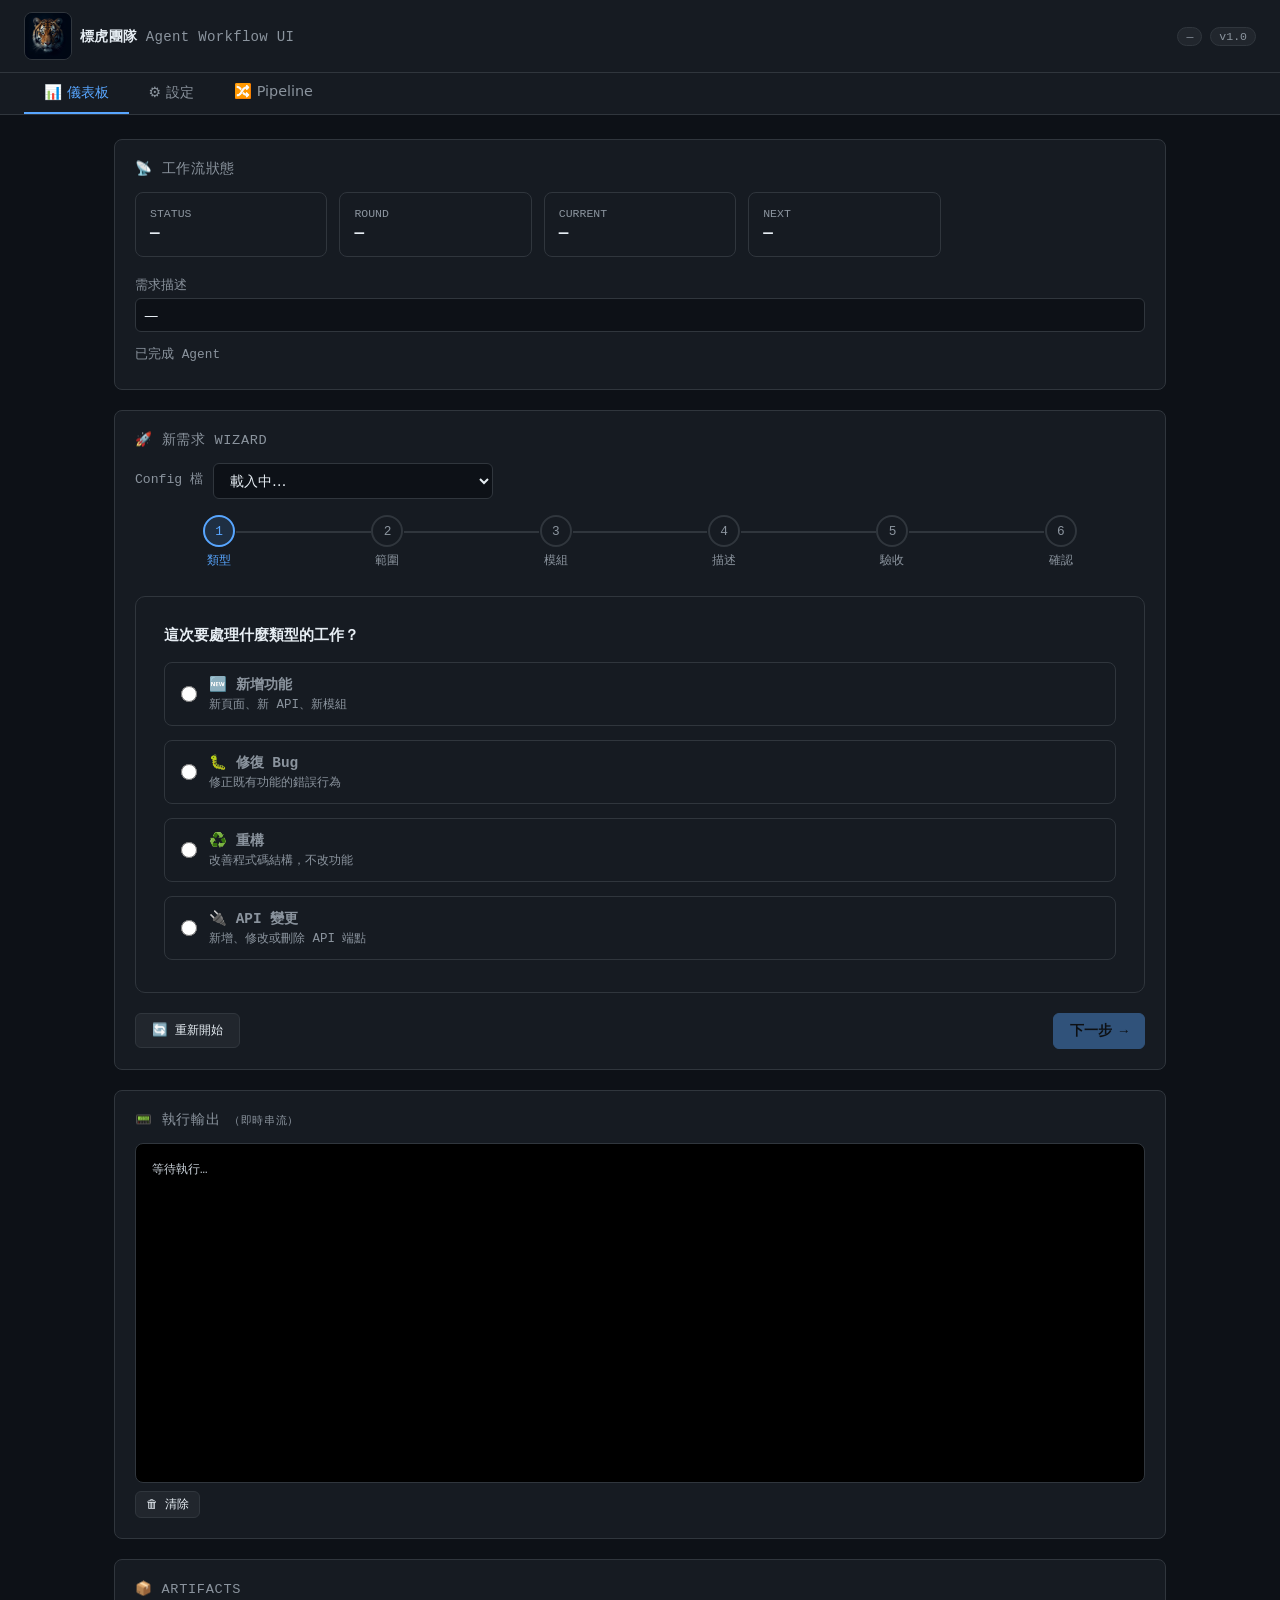
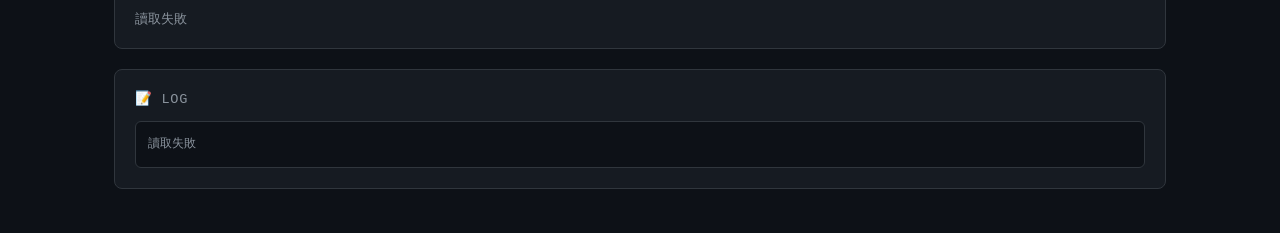
==== commit 167305db: "fix: add Config 檔 dropdown to wizard header for always-visible access Co-Authored-By: Claude Sonnet " ====
--- a/templates/workflow_ui.html
+++ b/templates/workflow_ui.html
@@ -242,6 +242,11 @@
   <!-- Wizard -->
   <div class="card" id="wizard-card">
     <div class="card-title">🚀 新需求 Wizard</div>
+    <!-- Config 檔 selector (always visible above wizard) -->
+    <div style="display:flex;align-items:center;gap:10px;margin-bottom:16px;">
+      <label style="font-size:0.82rem;color:var(--text-dim);white-space:nowrap;">Config 檔</label>
+      <select id="cfg-select" onchange="changeConfig(this.value)" style="max-width:280px;"><option>載入中…</option></select>
+    </div>
 
     <!-- Step indicators -->
     <div id="wizard-steps"></div>
@@ -316,6 +321,13 @@
 <!-- PANEL 3: Pipeline -->
 <!-- ═══════════════════════════════════════════ -->
 <div class="panel" id="panel-pipeline">
+
+  <!-- 專案資訊 -->
+  <div class="pipeline-project-info" style="font-size:0.85em;color:#64748b;margin-bottom:8px;">
+    專案：<span id="pipeline-project-name" style="color:#334155;font-weight:600;">—</span>
+    &nbsp;|&nbsp;
+    路徑：<span id="pipeline-project-root" style="color:#334155;font-family:monospace;">—</span>
+  </div>
 
   <!-- 節點圖 -->
   <div class="card">
@@ -464,6 +476,11 @@
 // ──────────────────────────────────────────────
 // Dashboard: Configs
 // ──────────────────────────────────────────────
+async function changeConfig(name) {
+  await loadConfigByName(name);
+  // Sync wizard demand display if needed
+}
+
 async function loadConfigs() {
   const r = await fetch("/api/configs");
   const list = await r.json();
@@ -643,8 +660,10 @@
       document.getElementById("btn-start").disabled = false;
       document.getElementById("btn-resume").disabled = false;
       refreshStatus();
+      loadPipeline();
       loadArtifacts();
       loadLog();
+      reloadConfig();
       es.close();
       es = null;
       return;
@@ -704,7 +723,23 @@
 // ──────────────────────────────────────────────
 async function reloadConfig() {
   const sel = document.getElementById("cfg-select");
-  const name = sel ? sel.value : currentConfig;
+  // 優先從 handoff.json 讀取當前 workflow 使用的 config（自動同步 pipeline 啟動後的設定）
+  let name = sel ? sel.value : currentConfig;
+  try {
+    const hr = await fetch("/api/status");
+    if (hr.ok) {
+      const handoff = await hr.json();
+      if (handoff.config_file) {
+        // 從完整路徑取出檔案名
+        const cfgFromHandoff = handoff.config_file.split("/").pop();
+        if (cfgFromHandoff && cfgFromHandoff !== name) {
+          name = cfgFromHandoff;
+          if (sel) sel.value = name;
+        }
+      }
+    }
+  } catch(e) { /* ignore, fall back to dropdown selection */ }
+
   try {
     const r = await fetch(`/api/config/${name}`);
     if (!r.ok) return;
@@ -859,16 +894,16 @@
     content = `<div class="wiz-question">${step.question}</div>
     <input type="text" id="wiz-module-input" placeholder="例如：會員模組、訂單服務、購物車"
       value="${escHtml(wizard.answers.module)}"
-      oninput="wizard.answers.module=this.value"
+      oninput="wizard.answers.module=this.value;refreshNextBtn()"
       onkeydown="if(event.key==='Enter')wizardNext()">`;
   } else if (step.id === "detail") {
     content = `<div class="wiz-question">${step.question}</div>
     <textarea id="wiz-detail-input" rows="6" placeholder="盡可能描述清楚：\n- 要達成什麼目標\n- 預期行為是什麼\n- 有哪些既有的程式碼要注意"
-      oninput="wizard.answers.detail=this.value">${escHtml(wizard.answers.detail)}</textarea>`;
+      oninput="wizard.answers.detail=this.value;refreshNextBtn()">${escHtml(wizard.answers.detail)}</textarea>`;
   } else if (step.id === "verify") {
     content = `<div class="wiz-question">${step.question}</div>
     <textarea id="wiz-verify-input" rows="4" placeholder="描述驗收標準，例如：\n- 登入成功後看到歡迎訊息\n- 錯誤時顯示紅色提示\n（略過可直接進入下一步）"
-      oninput="wizard.answers.verify=this.value">${escHtml(wizard.answers.verify)}</textarea>`;
+      oninput="wizard.answers.verify=this.value;refreshNextBtn()">${escHtml(wizard.answers.verify)}</textarea>`;
   } else if (step.id === "confirm") {
     const typeLabel = (WIZ_OPTIONS.type.find(o => o.value === wizard.answers.type) || {}).label || wizard.answers.type;
     const scopeLabel = (WIZ_OPTIONS.scope.find(o => o.value === wizard.answers.scope) || {}).label || wizard.answers.scope;
@@ -905,6 +940,19 @@
 function selectRadio(el, key, value) {
   wizard.answers[key] = value;
   renderWizardStep();
+}
+
+// 即時更新 Next 按鈕狀態（不用重渲染整個 step body）
+function refreshNextBtn() {
+  const btn = document.getElementById("wiz-next-btn");
+  if (!btn) return;
+  const step = WIZ_STEPS[wizard.current];
+  const disabled =
+    (step.id === "type"   && !wizard.answers.type)   ||
+    (step.id === "scope"  && !wizard.answers.scope)  ||
+    (step.id === "module" && !wizard.answers.module)  ||
+    (step.id === "detail" && !wizard.answers.detail);
+  btn.disabled = !!disabled;
 }
 
 function wizardNext() {
@@ -1049,6 +1097,12 @@
   const track = document.getElementById("pipe-track");
   const agents = data.agents || [];
 
+  // 更新 Pipeline 頁首的專案資訊
+  document.getElementById('pipeline-project-name').textContent = data.project_root
+      ? data.project_root.split('/').pop()
+      : (data.config_file ? data.config_file.replace('config.','').replace('.yaml','') : '—');
+  document.getElementById('pipeline-project-root').textContent = data.project_root || '—';
+
   if (!agents.length) {
     track.innerHTML = '<div style="color:var(--text-dim);font-size:.85rem;padding:16px;">尚無 Pipeline 資料，請先啟動工作流</div>';
     return;
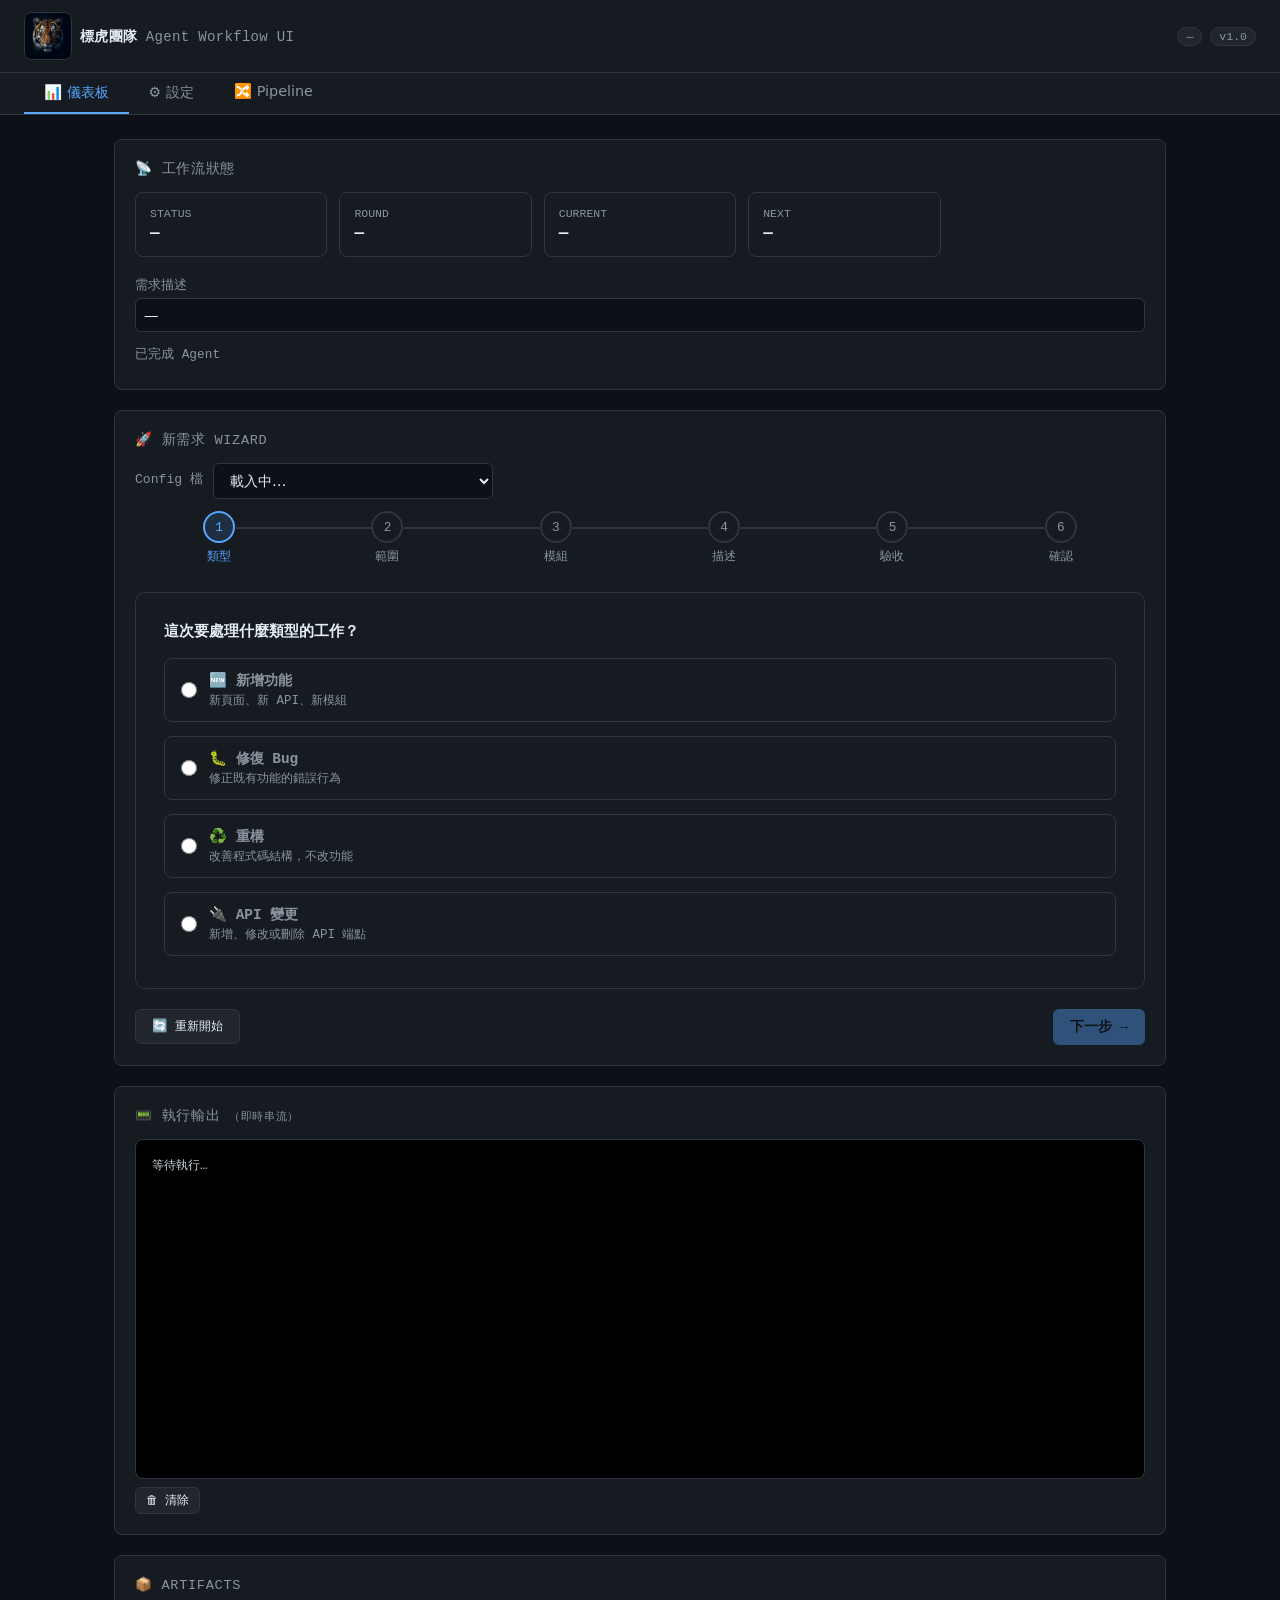
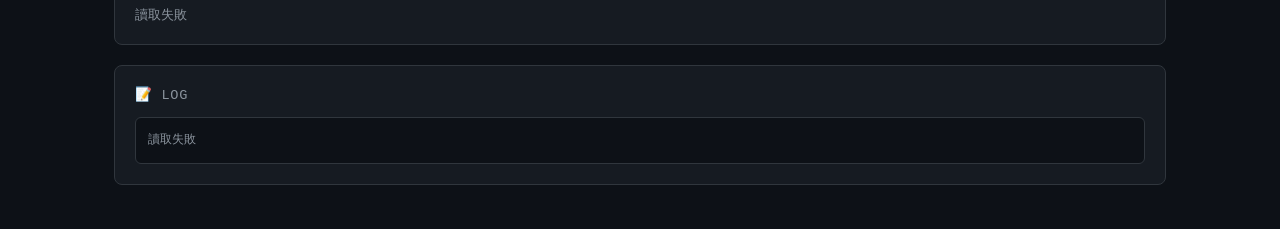
==== commit c132dc19: "fix: add stop/resume buttons to wizard header, show workflow status Co-Authored-By: 標虎AI團隊" ====
--- a/templates/workflow_ui.html
+++ b/templates/workflow_ui.html
@@ -243,9 +243,13 @@
   <div class="card" id="wizard-card">
     <div class="card-title">🚀 新需求 Wizard</div>
     <!-- Config 檔 selector (always visible above wizard) -->
-    <div style="display:flex;align-items:center;gap:10px;margin-bottom:16px;">
+    <div style="display:flex;align-items:center;gap:10px;margin-bottom:12px;">
       <label style="font-size:0.82rem;color:var(--text-dim);white-space:nowrap;">Config 檔</label>
       <select id="cfg-select" onchange="changeConfig(this.value)" style="max-width:280px;"><option>載入中…</option></select>
+      <!-- Workflow controls (shown when workflow is running) -->
+      <span id="proc-status" style="font-size:0.8rem;color:var(--text-dim);margin-left:4px;"></span>
+      <button class="btn" id="btn-stop" onclick="stopWorkflow()" style="display:none;color:var(--danger);border-color:var(--danger);font-size:0.78rem;">■ 停止</button>
+      <button class="btn" id="btn-resume" onclick="resumeWorkflow()" style="display:none;font-size:0.78rem;">⏸ 繼續</button>
     </div>
 
     <!-- Step indicators -->
@@ -639,10 +643,11 @@
 }
 
 async function stopWorkflow() {
-  // Runner.sh 不支援直接 kill，這裡只停 SSE
   disconnectStream();
   document.getElementById("btn-start").disabled = false;
   document.getElementById("btn-resume").disabled = false;
+  document.getElementById("btn-stop").style.display = "none";
+  document.getElementById("proc-status").textContent = "○ 已停止";
   appendTerm("warn", "\n⚠ 停止監聽（process 可能仍在執行）\n");
 }
 
@@ -651,6 +656,7 @@
   es = new EventSource("/api/workflow/stream");
   let reconnectAttempts = 0;
   document.getElementById("proc-status").textContent = "● 執行中…";
+  document.getElementById("btn-stop").style.display = "";
   es.onmessage = e => {
     const line = e.data;
     // 跳過連線中提示
@@ -659,6 +665,7 @@
       document.getElementById("proc-status").textContent = "○ 已結束";
       document.getElementById("btn-start").disabled = false;
       document.getElementById("btn-resume").disabled = false;
+      document.getElementById("btn-stop").style.display = "none";
       refreshStatus();
       loadPipeline();
       loadArtifacts();
@@ -681,6 +688,7 @@
       document.getElementById("proc-status").textContent = "○ 已結束";
       document.getElementById("btn-start").disabled = false;
       document.getElementById("btn-resume").disabled = false;
+      document.getElementById("btn-stop").style.display = "none";
       es.close();
       es = null;
       refreshStatus();
@@ -1019,6 +1027,7 @@
 async function startWorkflowFromDemand(demand, config) {
   document.getElementById("btn-start").disabled = true;
   document.getElementById("btn-resume").disabled = true;
+  document.getElementById("btn-stop").style.display = "";
   clearTerminal();
   appendTerm("info", `▶ 啟動工作流：${demand.slice(0, 80)}…\n`);
   appendTerm("", "─".repeat(50) + "\n");
